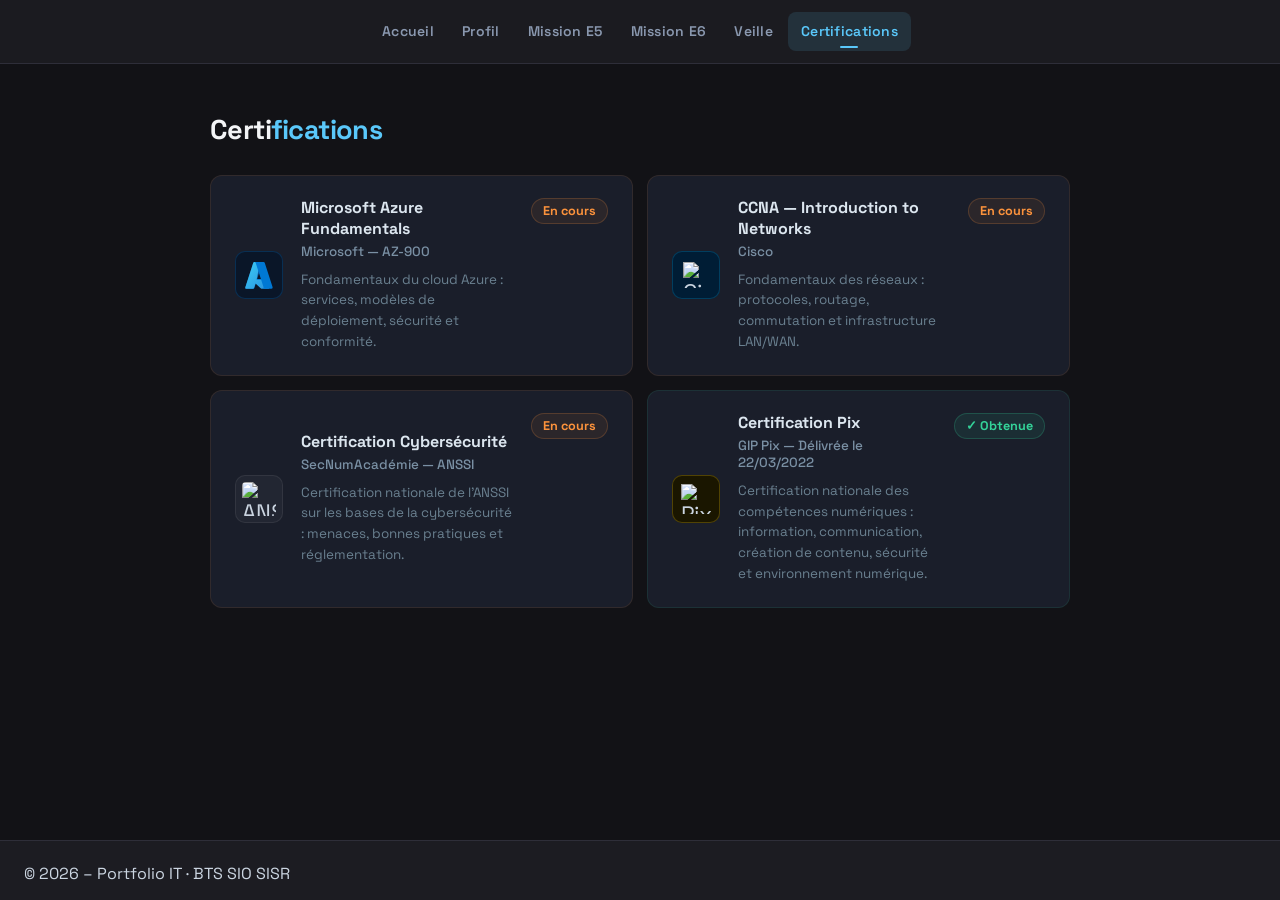
==== certifications.html @ d0086e6e "Initial commit" ====
<!DOCTYPE html>
<html lang="fr">
<head>
  <meta charset="UTF-8" />
  <meta name="viewport" content="width=device-width, initial-scale=1" />
  <title>Certifications – Yann BEN FERHAT</title>
  <link rel="icon" type="image/svg+xml" href="favicon.svg" />
  <link rel="stylesheet" href="style.css" />
  <style>
    .cert-page {
      max-width: 860px;
      width: 90%;
      margin: calc(var(--header-h) + 48px) auto 80px auto;
      display: flex;
      flex-direction: column;
      gap: 28px;
    }
    .cert-title {
      font-size: 1.7rem;
      font-weight: 700;
      color: #f3f4f6;
      letter-spacing: -0.02em;
    }
    .cert-title span { color: var(--accent); }

    .cert-grid {
      display: grid;
      grid-template-columns: repeat(2, 1fr);
      gap: 14px;
    }

    .cert-card {
      background: rgba(28, 32, 44, 0.95);
      border: 1px solid rgba(255,255,255,0.05);
      border-radius: 12px;
      padding: 22px 24px;
      display: flex;
      align-items: center;
      gap: 18px;
      text-decoration: none;
      transition: border-color 0.25s, transform 0.2s;
      position: relative;
    }
    .cert-card.is-link:hover {
      border-color: rgba(90,200,250,0.25);
      transform: translateY(-2px);
    }
    .cert-card.is-wip {
      border-color: rgba(251,146,60,0.1);
    }
    .cert-card.is-wip:hover {
      border-color: rgba(251,146,60,0.25);
      transform: translateY(-2px);
    }
    .cert-card.is-done {
      border-color: rgba(52,211,153,0.1);
    }
    .cert-card.is-done:hover {
      border-color: rgba(52,211,153,0.28);
      transform: translateY(-2px);
    }

    .cert-logo {
      width: 48px; height: 48px;
      border-radius: 10px;
      background: rgba(255,255,255,0.04);
      border: 1px solid rgba(255,255,255,0.07);
      display: flex; align-items: center; justify-content: center;
      font-size: 1.4rem;
      flex-shrink: 0;
    }

    .cert-body { flex: 1; }
    .cert-name {
      font-size: 1rem;
      font-weight: 700;
      color: #dce6ef;
      margin-bottom: 3px;
      line-height: 1.3;
    }
    .cert-org {
      font-size: 0.84rem;
      color: #7a90a4;
      margin-bottom: 10px;
      font-weight: 500;
    }
    .cert-desc {
      font-size: 0.84rem;
      color: #6a8090;
      line-height: 1.55;
    }

    .badge {
      display: inline-flex;
      align-items: center;
      gap: 5px;
      padding: 4px 11px;
      border-radius: 999px;
      font-size: 0.79rem;
      font-weight: 700;
      white-space: nowrap;
      flex-shrink: 0;
      align-self: flex-start;
    }
    .badge.obtained {
      background: rgba(52,211,153,0.09);
      border: 1px solid rgba(52,211,153,0.22);
      color: #34d399;
    }
    .badge.wip {
      background: rgba(251,146,60,0.08);
      border: 1px solid rgba(251,146,60,0.2);
      color: #fb923c;
    }

    /* Score Pix */
    .pix-score {
      display: flex;
      align-items: center;
      gap: 10px;
      margin-top: 10px;
    }
    .pix-score-num {
      font-size: 1.4rem;
      font-weight: 800;
      color: #f6c90e;
      line-height: 1;
    }
    .pix-score-label {
      font-size: 0.78rem;
      color: #7a8a6a;
      line-height: 1.3;
    }
    .pix-bar-wrap {
      flex: 1;
      height: 4px;
      background: rgba(255,255,255,0.06);
      border-radius: 2px;
      overflow: hidden;
    }
    .pix-bar {
      height: 100%;
      width: 26%; /* 200/768 */
      background: linear-gradient(90deg, #f6c90e, #f0a500);
      border-radius: 2px;
    }

    .cert-verify {
      font-size: 0.78rem;
      color: #3d5570;
      margin-top: 8px;
      display: flex;
      align-items: center;
      gap: 5px;
    }
    .cert-verify a {
      color: #4a7a9b;
      text-decoration: none;
      transition: color 0.2s;
    }
    .cert-verify a:hover { color: #7abbd0; }
  </style>
</head>
<body>
<header></header>

<div class="cert-page">
  <div class="cert-title">Certi<span>fications</span></div>

  <div class="cert-grid">

    <!-- AZ-900 -->
    <div class="cert-card is-wip">
      <div class="cert-logo" style="background:#0a1628;border-color:rgba(0,120,212,0.25);padding:8px;">
        <img src="images/azure.svg" alt="Azure" style="width:100%;height:100%;object-fit:contain;">
      </div>
      <div class="cert-body">
        <div class="cert-name">Microsoft Azure Fundamentals</div>
        <div class="cert-org">Microsoft — AZ-900</div>
        <div class="cert-desc">Fondamentaux du cloud Azure : services, modèles de déploiement, sécurité et conformité.</div>
      </div>
      <div class="badge wip">En cours</div>
    </div>

    <!-- CCNA -->
    <div class="cert-card is-wip">
      <div class="cert-logo" style="background:#001d35;border-color:rgba(4,159,217,0.25);padding:10px;">
        <img src="https://upload.wikimedia.org/wikipedia/commons/0/08/Cisco_logo_blue_2016.svg" alt="Cisco" style="width:100%;height:100%;object-fit:contain;">
      </div>
      <div class="cert-body">
        <div class="cert-name">CCNA — Introduction to Networks</div>
        <div class="cert-org">Cisco</div>
        <div class="cert-desc">Fondamentaux des réseaux : protocoles, routage, commutation et infrastructure LAN/WAN.</div>
      </div>
      <div class="badge wip">En cours</div>
    </div>

    <!-- Cyber état -->
    <div class="cert-card is-wip">
      <div class="cert-logo" style="padding:6px;">
        <img src="https://www.ssi.gouv.fr/uploads/2014/10/logo_anssi.svg" alt="ANSSI" style="width:100%;height:100%;object-fit:contain;border-radius:4px;">
      </div>
      <div class="cert-body">
        <div class="cert-name">Certification Cybersécurité</div>
        <div class="cert-org">SecNumAcadémie — ANSSI</div>
        <div class="cert-desc">Certification nationale de l'ANSSI sur les bases de la cybersécurité : menaces, bonnes pratiques et réglementation.</div>
      </div>
      <div class="badge wip">En cours</div>
    </div>

    <!-- Pix -->
    <div class="cert-card is-done">
      <div class="cert-logo" style="background:#1a1600;border-color:rgba(244,198,14,0.25);padding:8px;">
        <img src="https://upload.wikimedia.org/wikipedia/fr/9/9b/Logo_pix.svg" alt="Pix" style="width:100%;height:100%;object-fit:contain;">
      </div>
      <div class="cert-body">
        <div class="cert-name">Certification Pix</div>
        <div class="cert-org">GIP Pix — Délivrée le 22/03/2022</div>
        <div class="cert-desc">Certification nationale des compétences numériques : information, communication, création de contenu, sécurité et environnement numérique.</div>
      </div>
      <div class="badge obtained">✓ Obtenue</div>
    </div>

  </div>
</div>

<footer></footer>
<script src="nav.js"></script>
</body>
</html>
---- style.css ----
/* ============================================================
   Portfolio BTS SIO – Yann BEN FERHAT
   Feuille de style globale partagée
   ============================================================ */

@import url('https://fonts.googleapis.com/css2?family=Space+Grotesk:wght@300;400;500;600;700&display=swap');

*, *::before, *::after { box-sizing: border-box; }

:root {
  --bg:        #121216;
  --bg2:       #17171a;
  --bg3:       #1c1c22;
  --border:    #2e2e39;
  --text:      #cbd5e1;
  --text-dim:  #8a98af;
  --accent:    #5ac8fa;
  --accent2:   #6db0ff;
  --accent3:   #7aa6d9;
  --link:      #4f81bd;
  --link-h:    #a6c8ff;
  --header-h:  64px;
}

body {
  font-family: 'Space Grotesk', sans-serif;
  background: var(--bg);
  color: #cbd5e1;
  margin: 0;
  min-height: 100vh;
  display: flex;
  flex-direction: column;
}

/* --- Header & Nav --- */
header {
  background: rgba(28, 28, 34, 0.97);
  backdrop-filter: blur(10px);
  position: fixed;
  width: 100%;
  height: var(--header-h);
  top: 0;
  border-bottom: 1px solid var(--border);
  z-index: 1000;
  display: flex;
  align-items: center;
}

header nav { width: 100%; }

header nav ul {
  list-style: none;
  display: flex;
  justify-content: center;
  align-items: center;
  margin: 0; padding: 0;
  gap: 2px;
}

header nav a {
  color: var(--text-dim);
  text-decoration: none;
  font-weight: 600;
  font-size: 0.875rem;
  letter-spacing: 0.02em;
  padding: 8px 13px;
  border-radius: 8px;
  transition: color 0.25s, background 0.25s;
  display: block;
  white-space: nowrap;
}

header nav a:hover {
  color: var(--accent);
  background: rgba(90, 200, 250, 0.07);
}

header nav a.active {
  color: var(--accent);
  background: rgba(90, 200, 250, 0.12);
  position: relative;
}

header nav a.active::after {
  content: '';
  position: absolute;
  bottom: 3px;
  left: 50%;
  transform: translateX(-50%);
  width: 18px;
  height: 2px;
  background: var(--accent);
  border-radius: 2px;
}

/* --- Footer --- */
footer {
  background: var(--bg3);
  border-top: 1px solid var(--border);
  margin-top: auto;
  padding: 22px 24px 16px;
}
.footer-inner {
  max-width: 900px;
  margin: 0 auto;
  display: flex;
  align-items: center;
  justify-content: space-between;
  gap: 16px;
  flex-wrap: wrap;
}
.footer-brand {
  font-weight: 700;
  font-size: 0.95rem;
  color: #7aa6d9;
  letter-spacing: 0.03em;
}
.footer-links {
  display: flex;
  gap: 18px;
  align-items: center;
}
.footer-links a {
  color: #808898;
  text-decoration: none;
  font-size: 0.92rem;
  transition: color 0.2s;
}
.footer-links a:hover { color: var(--accent); }
.footer-copy {
  color: #6a7a8a;
  font-size: 0.86rem;
  width: 100%;
  text-align: center;
  margin-top: 12px;
  border-top: 1px solid #2a2a35;
  padding-top: 10px;
}
footer p { margin: 0; }

/* --- Common container --- */
.container {
  max-width: 900px;
  margin: calc(var(--header-h) + 40px) auto 60px auto;
  background: rgba(30, 32, 45, 0.98);
  border-radius: 14px;
  padding: 36px 32px;
  box-shadow: 0 4px 32px rgba(0,0,0,0.28);
  width: 90%;
  text-align: center;
}

h1, h2 { color: var(--accent2); font-weight: 700; text-align: center; }
h1 { margin-bottom: 28px; }
h2 { font-size: 1.35rem; margin-top: 32px; }

/* --- Buttons --- */
.btn-primary {
  display: inline-flex;
  align-items: center;
  gap: 10px;
  padding: 10px 20px;
  background: #e8edf2;
  color: #0f1318;
  font-weight: 600;
  border: none;
  border-radius: 6px;
  font-size: 1.02rem;
  text-decoration: none;
  transition: background 0.2s, transform 0.15s;
  cursor: pointer;
  letter-spacing: 0.01em;
}
.btn-primary:hover {
  background: #ffffff;
  transform: translateY(-1px);
}

.cv-link {
  display: inline-flex;
  align-items: center;
  gap: 10px;
  padding: 12px 20px;
  background: #3b4f6b;
  color: #bcc5da;
  border-radius: 14px;
  text-decoration: none;
  font-weight: 700;
  font-size: 1.15rem;
  box-shadow: 0 4px 14px rgba(59,79,107,0.4);
  transition: background 0.3s, color 0.3s, transform 0.2s;
  max-width: fit-content;
  white-space: nowrap;
  margin-top: 12px;
}
.cv-link svg { width: 18px; height: 18px; fill: #bcc5da; transition: fill 0.3s; }
.cv-link:hover { background: #ffffff; color: #0f1318; transform: translateY(-2px); }
.cv-link:hover svg { fill: #0f1318; }

/* --- Timeline --- */

.timeline-item h3 img { width: 80px; height: auto; }

/* --- Roles block --- */

/* --- Mission buttons --- */
.missions-grid {
  display: flex;
  justify-content: center;
  flex-wrap: wrap;
  gap: 20px;
  margin-top: 16px;
}
.mission-btn {
  display: flex;
  align-items: center;
  justify-content: center;
  min-width: 200px;
  padding: 14px 20px;
  font-size: 1.15rem;
  background: linear-gradient(90deg, #405d9b 20%, #6db0ff 100%);
  color: #fff;
  font-weight: 600;
  border: none;
  border-radius: 10px;
  text-decoration: none;
  transition: background 0.2s, transform 0.15s;
  cursor: pointer;
  text-align: center;
}
.mission-btn:hover { background: linear-gradient(90deg, #26406b 0%, #7aa6d9 100%); color: #d1e4ff; transform: scale(1.04); }

/* --- Profile page --- */
.profile-container {
  max-width: 900px;
  width: 100%;
  margin: calc(var(--header-h) + 40px) auto 60px auto;
  padding: 0 32px;
}
.profile-info-row {
  display: flex;
  width: 100%;
  gap: 48px;
  align-items: center;
  margin-bottom: 48px;
  flex-wrap: wrap;
  padding: 40px 0;
  border-bottom: 1px solid rgba(122,138,171,0.12);
}
.profile-photo-holder {
  width: 160px; height: 160px;
  border-radius: 50%;
  background: #23233d;
  overflow: hidden;
  display: flex;
  align-items: center;
  justify-content: center;
  box-shadow: 0 2px 20px rgba(122,166,217,0.2);
  flex-shrink: 0;
}
.profile-name { font-size: 2.1rem; font-weight: 700; color: #f3f4f6; letter-spacing: -0.02em; }
.profile-age-location { font-size: 1.15rem; color: #c0cad8; display: flex; align-items: center; gap: 6px; }
.profile-contact-list { display: flex; flex-direction: column; gap: 8px; margin-top: 6px; }
.profile-contact { color: var(--accent3); font-weight: 500; text-decoration: none; font-size: 1.15rem; display: flex; align-items: center; gap: 8px; transition: color 0.25s; }
.profile-contact:hover { color: #a0bcd0; }
.profile-contact svg, .profile-contact img { width: 20px; height: 20px; opacity: 0.7; transition: opacity 0.2s; }
.profile-contact:hover svg, .profile-contact:hover img { opacity: 1; }
.presentation-center {
  background: #222833;
  border: 1px solid #445261;
  border-radius: 14px;
  padding: 32px 48px;
  text-align: center;
  margin-top: 8px;
}
.profile-subtitle { font-size: 1.35rem; color: var(--accent2); font-weight: 700; margin-bottom: 12px; }
.profile-content { max-width: 640px; color: #d4dfe8; font-size: 1.15rem; line-height: 1.55; margin: 0 auto; }
.profile-menu-btns { display: flex; gap: 24px; justify-content: center; flex-wrap: wrap; margin-top: 20px; }
.link-btn {
  background: #3b4f6b; color: #cbd6eb;
  text-decoration: none;
  padding: 14px 40px; border-radius: 20px;
  font-size: 1.15rem; font-weight: 700;
  box-shadow: 0 4px 15px rgba(59,79,107,0.35);
  transition: background 0.3s, transform 0.25s;
  display: inline-block;
}
.link-btn:hover { background: #ffffff; transform: translateY(-2px); }

/* --- Alternance page --- */
#hospital-logo { display: block; margin: 0 auto 12px auto; width: 88px; height: auto; border-radius: 10px; }
#hospital-image { display: block; margin: 24px auto 10px auto; width: 72%; max-width: 440px; border-radius: 16px; object-fit: cover; }

/* --- Empty state --- */
.empty-state { text-align: center; color: var(--text-dim); padding: 48px 20px; font-size: 1.15rem; }
.empty-state .icon { font-size: 2.5rem; margin-bottom: 12px; }

/* --- Competences link --- */
.competences-link {
  display: inline-block;
  margin-bottom: 28px;
  font-size: 1.15rem;
  color: var(--accent3);
  text-decoration: underline;
  font-weight: 600;
  padding: 8px 16px;
  border-radius: 6px;
  transition: background 0.18s;
}
.competences-link:hover { background: #232d47; }

/* --- Utility --- */
strong { color: var(--accent3); font-weight: 700; }
section { margin-bottom: 28px; }
ul { margin: 8px 0 14px 36px; line-height: 1.65; }
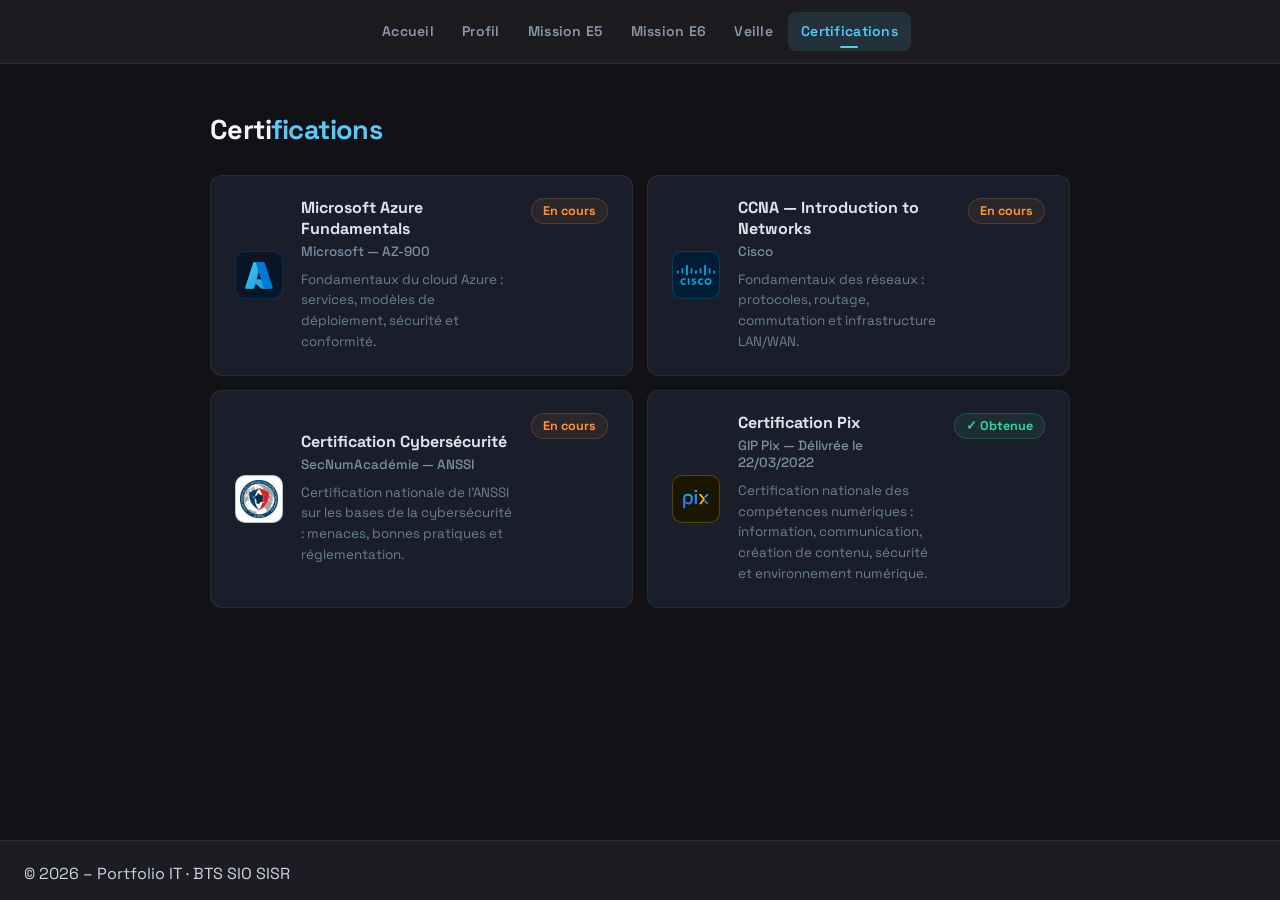
==== commit 507dcecd: "Mise a jour E5: missions, PDFs Intune/ISILOG/GLPI, mission 8 SCCM a venir, tableau synthese Co-autho" ====
--- a/certifications.html
+++ b/certifications.html
@@ -184,8 +184,8 @@
 
     <!-- CCNA -->
     <div class="cert-card is-wip">
-      <div class="cert-logo" style="background:#001d35;border-color:rgba(4,159,217,0.25);padding:10px;">
-        <img src="https://upload.wikimedia.org/wikipedia/commons/0/08/Cisco_logo_blue_2016.svg" alt="Cisco" style="width:100%;height:100%;object-fit:contain;">
+      <div class="cert-logo" style="background:#001d35;border-color:rgba(4,159,217,0.25);padding:4px;">
+        <img src="images/cisco.svg" alt="Cisco" style="width:100%;height:auto;object-fit:contain;">
       </div>
       <div class="cert-body">
         <div class="cert-name">CCNA — Introduction to Networks</div>
@@ -197,8 +197,8 @@
 
     <!-- Cyber état -->
     <div class="cert-card is-wip">
-      <div class="cert-logo" style="padding:6px;">
-        <img src="https://www.ssi.gouv.fr/uploads/2014/10/logo_anssi.svg" alt="ANSSI" style="width:100%;height:100%;object-fit:contain;border-radius:4px;">
+      <div class="cert-logo" style="background:#fff;border-color:rgba(0,49,137,0.3);padding:4px;">
+        <img src="images/image.png" alt="ANSSI" style="width:100%;height:auto;object-fit:contain;border-radius:4px;">
       </div>
       <div class="cert-body">
         <div class="cert-name">Certification Cybersécurité</div>
@@ -211,7 +211,7 @@
     <!-- Pix -->
     <div class="cert-card is-done">
       <div class="cert-logo" style="background:#1a1600;border-color:rgba(244,198,14,0.25);padding:8px;">
-        <img src="https://upload.wikimedia.org/wikipedia/fr/9/9b/Logo_pix.svg" alt="Pix" style="width:100%;height:100%;object-fit:contain;">
+        <img src="images/pix.svg" alt="Pix" style="width:100%;height:100%;object-fit:contain;">
       </div>
       <div class="cert-body">
         <div class="cert-name">Certification Pix</div>
